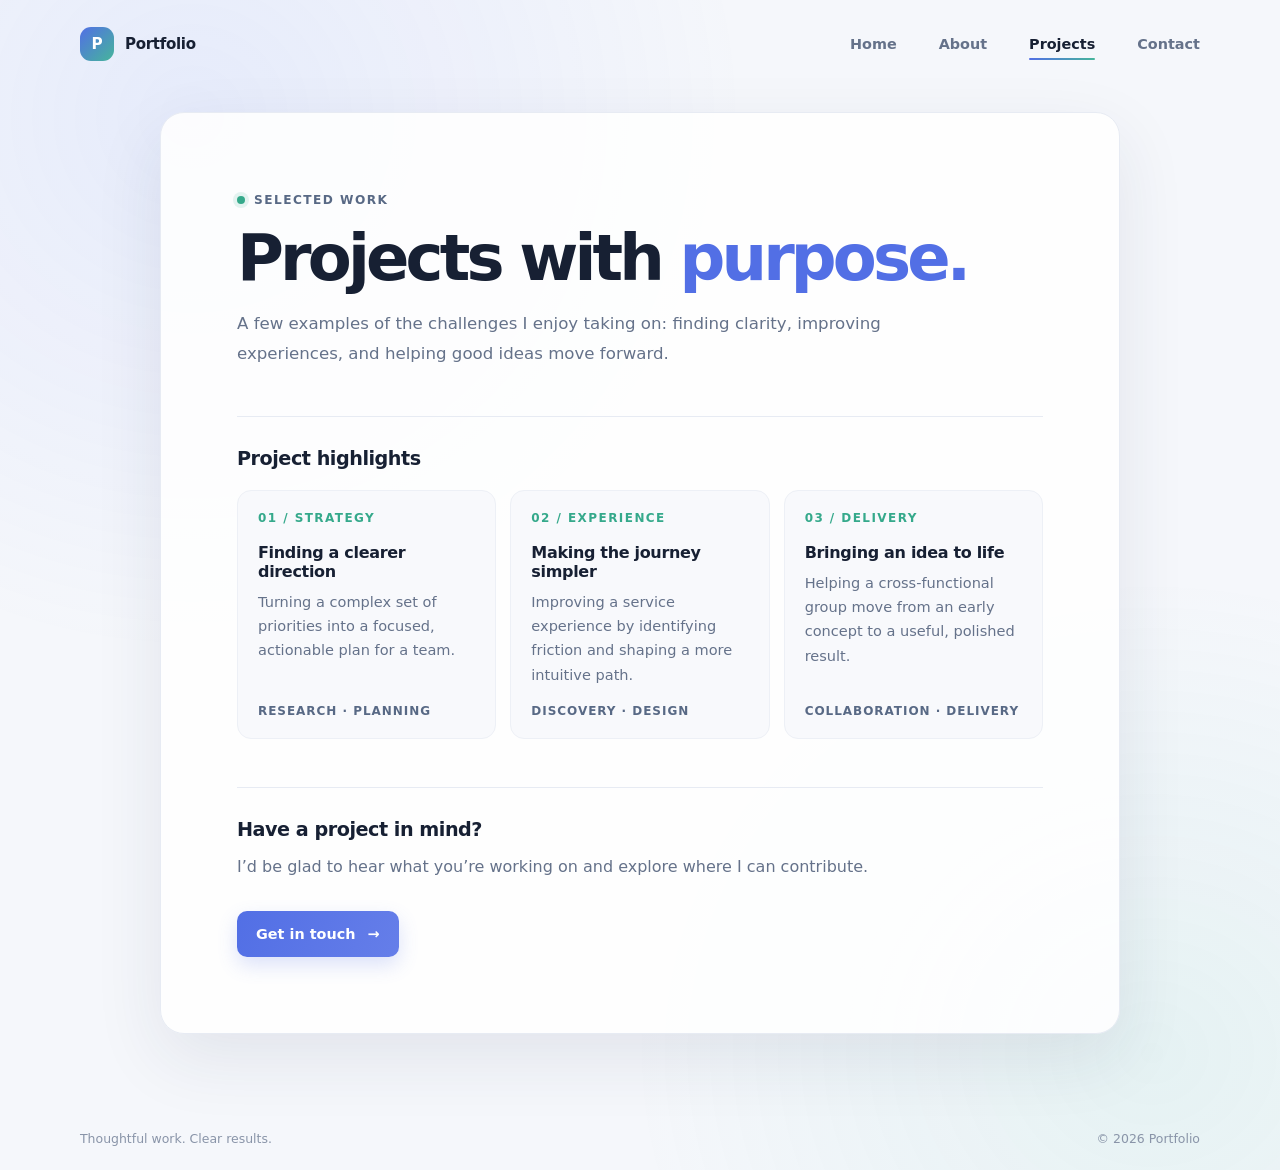
==== projects.html @ dcd355e5 "added about contact project pages and styles" ====
<!doctype html>
<html lang="en">
<head>
  <meta charset="utf-8"><meta name="viewport" content="width=device-width, initial-scale=1"><meta name="theme-color" content="#f5f7fb">
  <meta name="description" content="Selected projects and examples of a thoughtful, collaborative approach."><title>Projects | Portfolio</title><link rel="stylesheet" href="styles.css">
</head>
<body>
  <header class="site-header"><a class="brand" href="index.html" aria-label="Portfolio home"><span class="brand-mark">P</span><span>Portfolio</span></a><nav class="main-nav" aria-label="Main navigation"><a href="index.html">Home</a><a href="about.html">About</a><a class="active" aria-current="page" href="projects.html">Projects</a><a href="contact.html">Contact</a></nav></header>
  <main class="page-main"><article class="page-panel">
    <p class="eyebrow">Selected work</p><h1>Projects with <span>purpose.</span></h1>
    <p class="intro">A few examples of the challenges I enjoy taking on: finding clarity, improving experiences, and helping good ideas move forward.</p>
    <section class="content-section"><h2>Project highlights</h2><div class="project-grid">
      <article class="project-card"><span class="project-number">01 / STRATEGY</span><h2>Finding a clearer direction</h2><p>Turning a complex set of priorities into a focused, actionable plan for a team.</p><span class="project-type">Research · Planning</span></article>
      <article class="project-card"><span class="project-number">02 / EXPERIENCE</span><h2>Making the journey simpler</h2><p>Improving a service experience by identifying friction and shaping a more intuitive path.</p><span class="project-type">Discovery · Design</span></article>
      <article class="project-card"><span class="project-number">03 / DELIVERY</span><h2>Bringing an idea to life</h2><p>Helping a cross-functional group move from an early concept to a useful, polished result.</p><span class="project-type">Collaboration · Delivery</span></article>
    </div></section>
    <section class="content-section"><h2>Have a project in mind?</h2><p>I’d be glad to hear what you’re working on and explore where I can contribute.</p><div class="actions" style="justify-content:flex-start"><a class="button button-primary" href="contact.html">Get in touch <span aria-hidden="true">→</span></a></div></section>
  </article></main>
  <footer class="site-footer"><span>Thoughtful work. Clear results.</span><span>© 2026 Portfolio</span></footer>
</body>
</html>
---- styles.css ----
:root {
  color-scheme: light;
  font-family: Inter, ui-sans-serif, system-ui, -apple-system, BlinkMacSystemFont, "Segoe UI", sans-serif;
  color: #172033;
  background: #f5f7fb;
  font-synthesis: none;
  text-rendering: optimizeLegibility;
  -webkit-font-smoothing: antialiased;
  --ink: #172033;
  --muted: #65728a;
  --blue: #526fe5;
  --green: #35a98b;
  --line: #e7ebf3;
}
* { box-sizing: border-box; }
body {
  min-width: 320px; min-height: 100vh; min-height: 100svh; margin: 0;
  display: flex; flex-direction: column;
  background: radial-gradient(ellipse at 15% 10%, rgba(91,125,255,.10), transparent 36%), radial-gradient(ellipse at 90% 90%, rgba(64,184,165,.09), transparent 32%), #f5f7fb;
}
a { color: inherit; }
.site-header { width: min(1120px, calc(100% - 48px)); margin: 0 auto; min-height: 88px; display: flex; align-items: center; justify-content: space-between; gap: 28px; }
.brand { display: inline-flex; align-items: center; gap: 11px; color: var(--ink); text-decoration: none; font-size: .94rem; font-weight: 750; letter-spacing: -.02em; }
.brand-mark { width: 34px; height: 34px; display: grid; place-items: center; color: white; background: linear-gradient(135deg,var(--blue),#46b59b); border-radius: 11px; font-size: .95rem; }
.main-nav { display: flex; align-items: center; gap: clamp(18px, 3.5vw, 42px); }
.main-nav a { position: relative; padding: 9px 0; color: #65728a; text-decoration: none; font-size: .9rem; font-weight: 600; transition: color .18s ease; }
.main-nav a:hover, .main-nav a:focus-visible, .main-nav a.active { color: var(--ink); }
.main-nav a.active::after { position: absolute; right: 0; bottom: 1px; left: 0; height: 2px; background: linear-gradient(90deg,var(--blue),#46b59b); border-radius: 99px; content: ""; }
main { width: min(100% - 48px, 960px); margin: auto; }
.home-main { max-width: 850px; }
.hero, .page-panel { padding: clamp(36px, 7vw, 76px); text-align: center; background: rgba(255,255,255,.88); border: 1px solid var(--line); border-radius: 24px; box-shadow: 0 24px 70px rgba(31,47,82,.09); }
.eyebrow { display: inline-flex; align-items: center; gap: 9px; margin: 0 0 22px; color: #586985; font-size: .76rem; font-weight: 700; letter-spacing: .12em; text-transform: uppercase; }
.eyebrow::before { width: 8px; height: 8px; content: ""; background: var(--green); border-radius: 50%; box-shadow: 0 0 0 4px rgba(53,169,139,.12); }
h1 { margin: 0; font-size: clamp(2.6rem, 8vw, 5rem); line-height: 1.04; letter-spacing: -.06em; }
h1 span { color: var(--blue); }
.intro { max-width: 570px; margin: 21px auto 0; color: var(--muted); font-size: clamp(1rem, 2.5vw, 1.12rem); line-height: 1.8; }
.actions { display: flex; justify-content: center; align-items: center; flex-wrap: wrap; gap: 24px; margin-top: 30px; }
.button { min-height: 46px; display: inline-flex; align-items: center; justify-content: center; gap: 12px; padding: 0 19px; border-radius: 10px; text-decoration: none; font-size: .9rem; font-weight: 700; transition: transform .18s ease, box-shadow .18s ease; }
.button:hover { transform: translateY(-2px); }
.button-primary { color: white; background: linear-gradient(110deg,var(--blue),#657ee9); box-shadow: 0 8px 20px rgba(82,111,229,.2); }
.button-secondary { color: var(--ink); background: white; border: 1px solid var(--line); }
.text-link { color: #4c6085; text-decoration: none; font-size: .9rem; font-weight: 650; }
.text-link:hover { color: var(--blue); }
.divider { width: 48px; height: 3px; margin: 34px auto 0; background: linear-gradient(90deg,var(--blue),#46b59b); border-radius: 99px; }
.home-note { display: flex; align-items: center; justify-content: center; gap: 14px; max-width: 680px; margin: 24px auto 0; padding: 0 16px; color: #65728a; text-align: center; }
.home-note p { margin: 0; font-size: .9rem; line-height: 1.7; }
.note-icon { color: var(--green); font-size: 1.3rem; }
.page-main { padding: 24px 0 54px; }
.page-panel { text-align: left; }
.page-panel > .eyebrow { margin-bottom: 18px; }
.page-panel h1 { font-size: clamp(2.5rem, 6vw, 4rem); }
.page-panel .intro { margin: 17px 0 0; max-width: 650px; font-size: 1.04rem; }
.content-section { margin-top: 48px; padding-top: 30px; border-top: 1px solid var(--line); }
.content-section h2 { margin: 0; font-size: 1.2rem; letter-spacing: -.025em; }
.content-section > p { max-width: 690px; margin: 12px 0 0; color: var(--muted); line-height: 1.8; }
.principles, .project-grid { display: grid; grid-template-columns: repeat(3, minmax(0,1fr)); gap: 14px; margin-top: 20px; }
.principle, .project-card, .contact-card { padding: 20px; background: #f8f9fc; border: 1px solid #edf0f6; border-radius: 14px; }
.principle h3, .project-card h2, .contact-card h2 { margin: 0; font-size: 1rem; letter-spacing: -.02em; }
.principle p, .project-card p, .contact-card p { margin: 9px 0 0; color: var(--muted); font-size: .91rem; line-height: 1.65; }
.project-card { min-height: 178px; display: flex; flex-direction: column; }
.project-number { margin-bottom: 18px; color: var(--green); font-size: .75rem; font-weight: 800; letter-spacing: .12em; }
.project-card p { flex: 1; }
.project-type { margin-top: 17px; color: #586985; font-size: .75rem; font-weight: 700; letter-spacing: .08em; text-transform: uppercase; }
.contact-grid { display: grid; grid-template-columns: 1fr 1fr; gap: 14px; margin-top: 20px; }
.contact-card a { display: inline-block; margin-top: 12px; color: var(--blue); font-weight: 700; text-decoration: none; }
.contact-card a:hover { text-decoration: underline; }
.site-footer { width: min(1120px, calc(100% - 48px)); display: flex; justify-content: space-between; gap: 16px; margin: 24px auto 0; padding: 19px 0 24px; color: #8994a8; font-size: .78rem; }
:focus-visible { outline: 3px solid rgba(82,111,229,.42); outline-offset: 4px; border-radius: 4px; }
@media (max-width: 700px) { .site-header { min-height: 76px; } .principles,.project-grid { grid-template-columns: 1fr; } .project-card { min-height: 0; } }
@media (max-width: 520px) { .site-header { width: min(100% - 36px,1120px); align-items: flex-start; flex-direction: column; justify-content: center; gap: 13px; padding: 17px 0; } .main-nav { width: 100%; justify-content: space-between; gap: 10px; } .main-nav a { font-size: .84rem; } main { width: calc(100% - 36px); } .hero,.page-panel { padding: 35px 23px; border-radius: 18px; } .actions { gap: 17px; } .home-note { padding: 0 2px; } .site-footer { width: calc(100% - 36px); font-size: .72rem; } .contact-grid { grid-template-columns: 1fr; } }
@media (prefers-reduced-motion: reduce) { *,*::before,*::after { scroll-behavior: auto !important; transition-duration: .01ms !important; } }
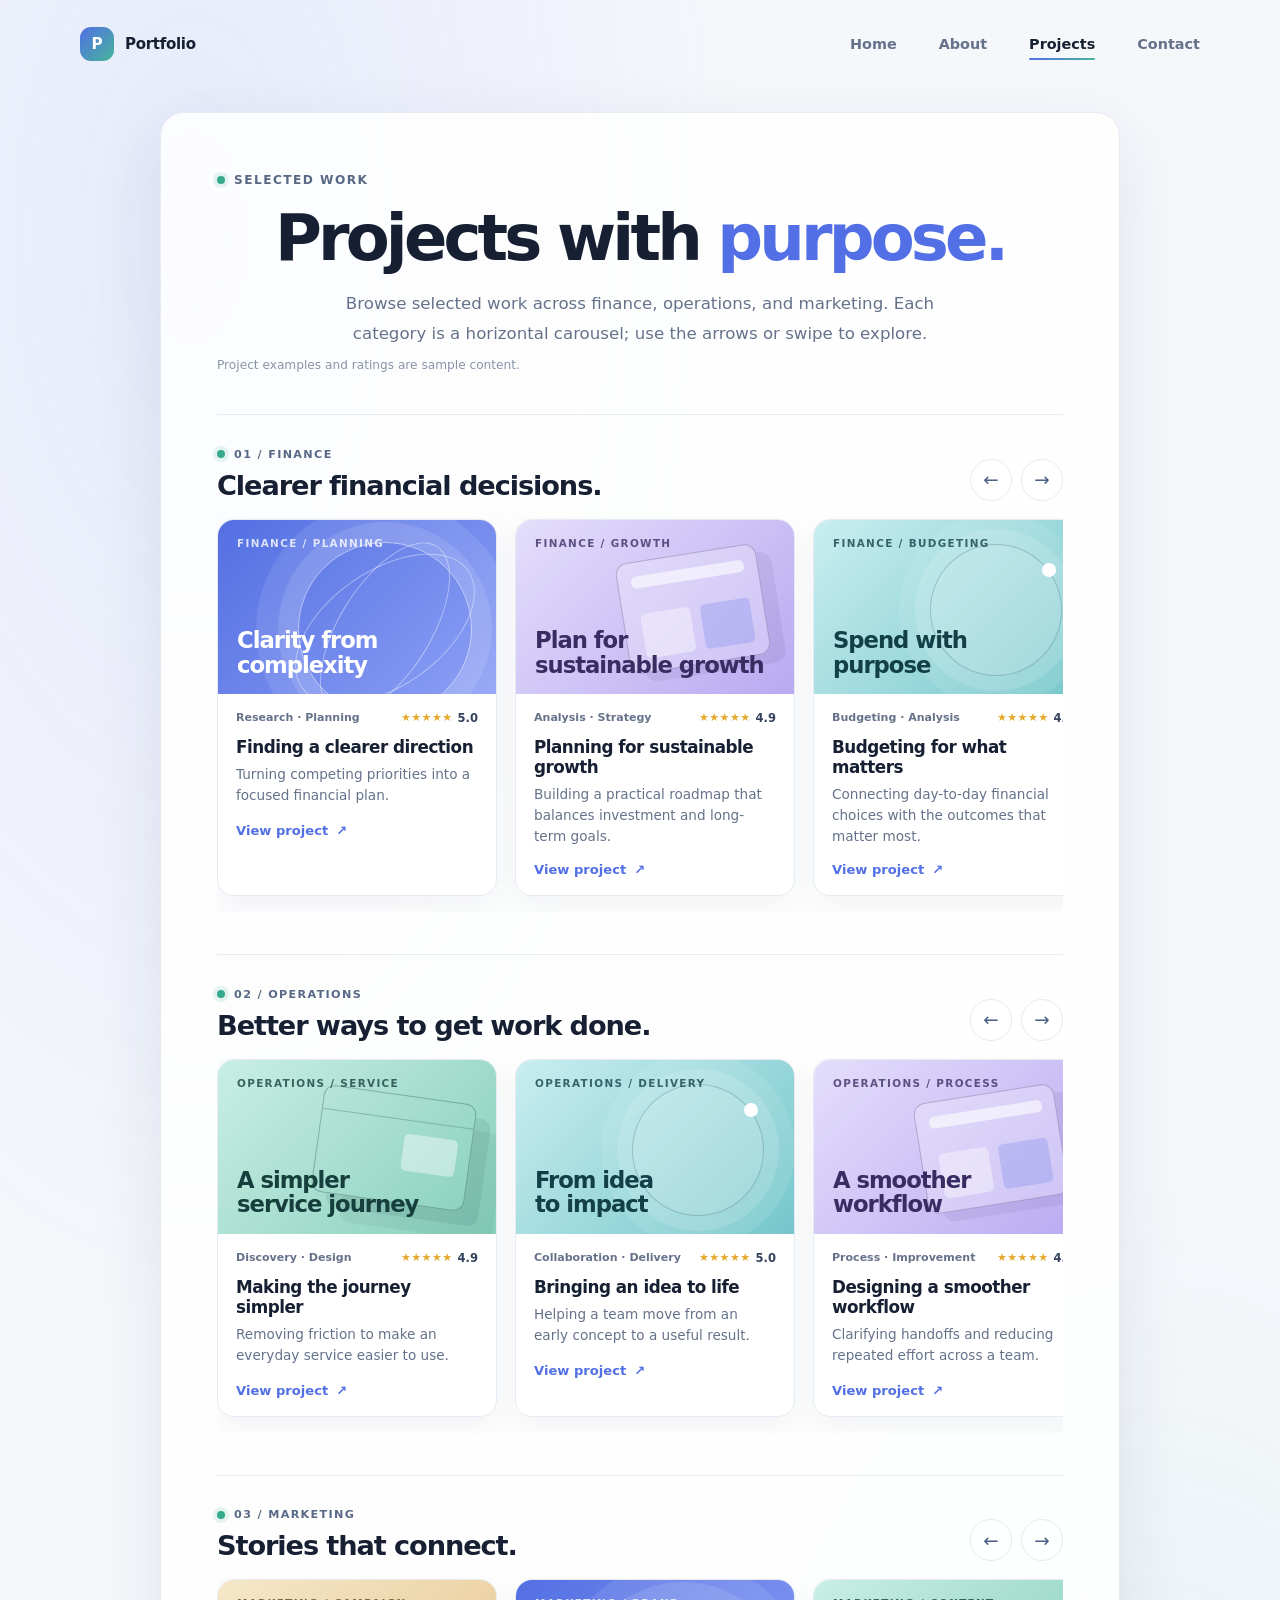
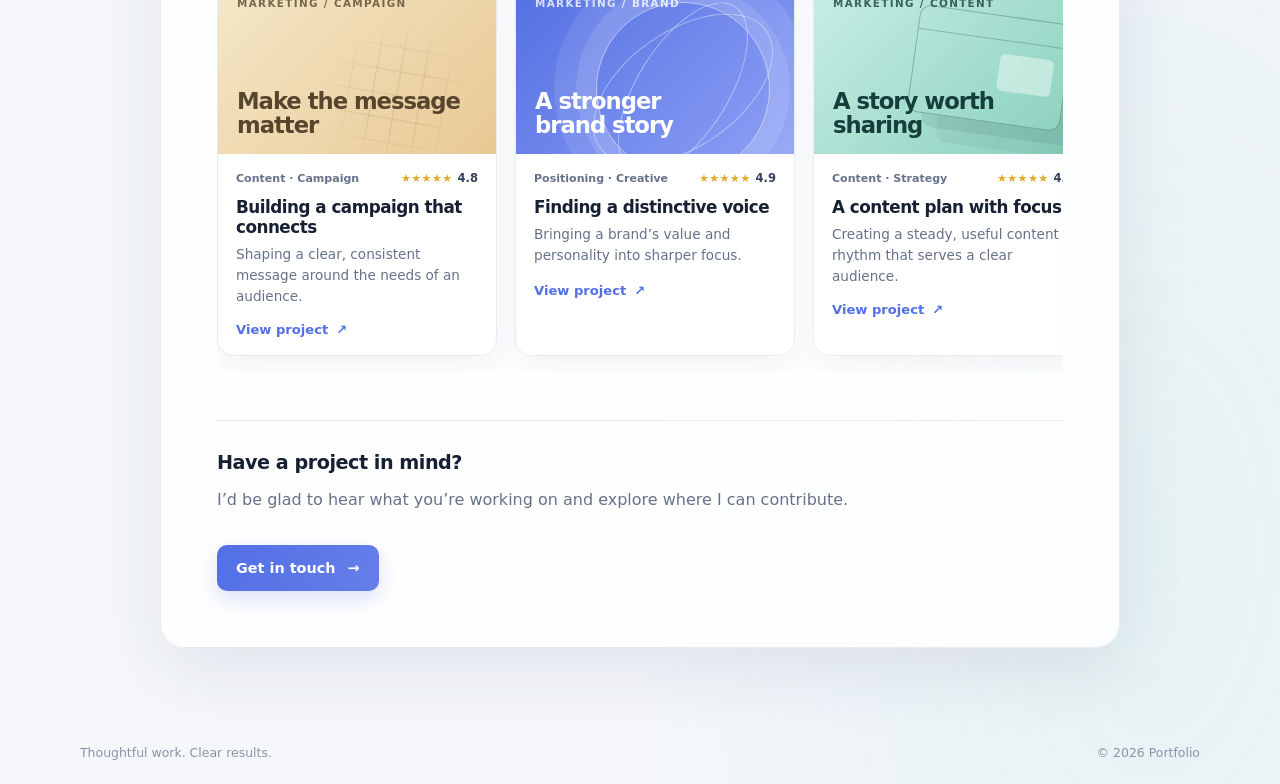
==== commit 6ed42dbf: "worked on the cards and project page" ====
--- a/projects.html
+++ b/projects.html
@@ -6,16 +6,47 @@
 </head>
 <body>
   <header class="site-header"><a class="brand" href="index.html" aria-label="Portfolio home"><span class="brand-mark">P</span><span>Portfolio</span></a><nav class="main-nav" aria-label="Main navigation"><a href="index.html">Home</a><a href="about.html">About</a><a class="active" aria-current="page" href="projects.html">Projects</a><a href="contact.html">Contact</a></nav></header>
-  <main class="page-main"><article class="page-panel">
+  <main class="page-main"><article class="page-panel projects-panel">
     <p class="eyebrow">Selected work</p><h1>Projects with <span>purpose.</span></h1>
-    <p class="intro">A few examples of the challenges I enjoy taking on: finding clarity, improving experiences, and helping good ideas move forward.</p>
-    <section class="content-section"><h2>Project highlights</h2><div class="project-grid">
-      <article class="project-card"><span class="project-number">01 / STRATEGY</span><h2>Finding a clearer direction</h2><p>Turning a complex set of priorities into a focused, actionable plan for a team.</p><span class="project-type">Research · Planning</span></article>
-      <article class="project-card"><span class="project-number">02 / EXPERIENCE</span><h2>Making the journey simpler</h2><p>Improving a service experience by identifying friction and shaping a more intuitive path.</p><span class="project-type">Discovery · Design</span></article>
-      <article class="project-card"><span class="project-number">03 / DELIVERY</span><h2>Bringing an idea to life</h2><p>Helping a cross-functional group move from an early concept to a useful, polished result.</p><span class="project-type">Collaboration · Delivery</span></article>
-    </div></section>
+    <p class="intro">Browse selected work across finance, operations, and marketing. Each category is a horizontal carousel; use the arrows or swipe to explore.</p><p class="sample-note">Project examples and ratings are sample content.</p>
+    <section class="project-category" id="finance" aria-labelledby="finance-title">
+      <div class="category-heading"><div><p class="eyebrow">01 / Finance</p><h2 id="finance-title">Clearer financial decisions.</h2></div><div class="carousel-controls"><button class="carousel-button" type="button" data-carousel="finance-carousel" data-direction="prev" aria-label="Scroll finance projects backward">←</button><button class="carousel-button" type="button" data-carousel="finance-carousel" data-direction="next" aria-label="Scroll finance projects forward">→</button></div></div>
+      <div class="project-carousel" id="finance-carousel" tabindex="0" aria-label="Finance projects, scroll horizontally">
+        <article class="showcase-card"><div class="showcase-art art-blue" aria-hidden="true"><span class="art-label">FINANCE / PLANNING</span><span class="art-shape shape-orbit"></span><span class="art-caption">Clarity from<br>complexity</span></div><div class="showcase-body"><div class="showcase-meta"><span>Research · Planning</span><span class="rating" aria-label="Sample rating: 5 out of 5 stars"><span aria-hidden="true">★★★★★</span><b>5.0</b></span></div><h3>Finding a clearer direction</h3><p>Turning competing priorities into a focused financial plan.</p><div class="showcase-actions"><a class="card-link" href="projects.html#finance">View project <span aria-hidden="true">↗</span></a></div></div></article>
+        <article class="showcase-card"><div class="showcase-art art-lilac" aria-hidden="true"><span class="art-label">FINANCE / GROWTH</span><span class="art-shape shape-panels"></span><span class="art-caption">Plan for<br>sustainable growth</span></div><div class="showcase-body"><div class="showcase-meta"><span>Analysis · Strategy</span><span class="rating" aria-label="Sample rating: 4.9 out of 5 stars"><span aria-hidden="true">★★★★★</span><b>4.9</b></span></div><h3>Planning for sustainable growth</h3><p>Building a practical roadmap that balances investment and long-term goals.</p><div class="showcase-actions"><a class="card-link" href="projects.html#finance">View project <span aria-hidden="true">↗</span></a></div></div></article>
+        <article class="showcase-card"><div class="showcase-art art-teal" aria-hidden="true"><span class="art-label">FINANCE / BUDGETING</span><span class="art-shape shape-sun"></span><span class="art-caption">Spend with<br>purpose</span></div><div class="showcase-body"><div class="showcase-meta"><span>Budgeting · Analysis</span><span class="rating" aria-label="Sample rating: 4.8 out of 5 stars"><span aria-hidden="true">★★★★★</span><b>4.8</b></span></div><h3>Budgeting for what matters</h3><p>Connecting day-to-day financial choices with the outcomes that matter most.</p><div class="showcase-actions"><a class="card-link" href="projects.html#finance">View project <span aria-hidden="true">↗</span></a></div></div></article>
+      </div>
+    </section>
+    <section class="project-category" id="operations" aria-labelledby="operations-title">
+      <div class="category-heading"><div><p class="eyebrow">02 / Operations</p><h2 id="operations-title">Better ways to get work done.</h2></div><div class="carousel-controls"><button class="carousel-button" type="button" data-carousel="operations-carousel" data-direction="prev" aria-label="Scroll operations projects backward">←</button><button class="carousel-button" type="button" data-carousel="operations-carousel" data-direction="next" aria-label="Scroll operations projects forward">→</button></div></div>
+      <div class="project-carousel" id="operations-carousel" tabindex="0" aria-label="Operations projects, scroll horizontally">
+        <article class="showcase-card"><div class="showcase-art art-green" aria-hidden="true"><span class="art-label">OPERATIONS / SERVICE</span><span class="art-shape shape-window"></span><span class="art-caption">A simpler<br>service journey</span></div><div class="showcase-body"><div class="showcase-meta"><span>Discovery · Design</span><span class="rating" aria-label="Sample rating: 4.9 out of 5 stars"><span aria-hidden="true">★★★★★</span><b>4.9</b></span></div><h3>Making the journey simpler</h3><p>Removing friction to make an everyday service easier to use.</p><div class="showcase-actions"><a class="card-link" href="projects.html#operations">View project <span aria-hidden="true">↗</span></a></div></div></article>
+        <article class="showcase-card"><div class="showcase-art art-teal" aria-hidden="true"><span class="art-label">OPERATIONS / DELIVERY</span><span class="art-shape shape-sun"></span><span class="art-caption">From idea<br>to impact</span></div><div class="showcase-body"><div class="showcase-meta"><span>Collaboration · Delivery</span><span class="rating" aria-label="Sample rating: 5 out of 5 stars"><span aria-hidden="true">★★★★★</span><b>5.0</b></span></div><h3>Bringing an idea to life</h3><p>Helping a team move from an early concept to a useful result.</p><div class="showcase-actions"><a class="card-link" href="projects.html#operations">View project <span aria-hidden="true">↗</span></a></div></div></article>
+        <article class="showcase-card"><div class="showcase-art art-lilac" aria-hidden="true"><span class="art-label">OPERATIONS / PROCESS</span><span class="art-shape shape-panels"></span><span class="art-caption">A smoother<br>workflow</span></div><div class="showcase-body"><div class="showcase-meta"><span>Process · Improvement</span><span class="rating" aria-label="Sample rating: 4.8 out of 5 stars"><span aria-hidden="true">★★★★★</span><b>4.8</b></span></div><h3>Designing a smoother workflow</h3><p>Clarifying handoffs and reducing repeated effort across a team.</p><div class="showcase-actions"><a class="card-link" href="projects.html#operations">View project <span aria-hidden="true">↗</span></a></div></div></article>
+      </div>
+    </section>
+    <section class="project-category" id="marketing" aria-labelledby="marketing-title">
+      <div class="category-heading"><div><p class="eyebrow">03 / Marketing</p><h2 id="marketing-title">Stories that connect.</h2></div><div class="carousel-controls"><button class="carousel-button" type="button" data-carousel="marketing-carousel" data-direction="prev" aria-label="Scroll marketing projects backward">←</button><button class="carousel-button" type="button" data-carousel="marketing-carousel" data-direction="next" aria-label="Scroll marketing projects forward">→</button></div></div>
+      <div class="project-carousel" id="marketing-carousel" tabindex="0" aria-label="Marketing projects, scroll horizontally">
+        <article class="showcase-card"><div class="showcase-art art-sand" aria-hidden="true"><span class="art-label">MARKETING / CAMPAIGN</span><span class="art-shape shape-grid"></span><span class="art-caption">Make the message<br>matter</span></div><div class="showcase-body"><div class="showcase-meta"><span>Content · Campaign</span><span class="rating" aria-label="Sample rating: 4.8 out of 5 stars"><span aria-hidden="true">★★★★★</span><b>4.8</b></span></div><h3>Building a campaign that connects</h3><p>Shaping a clear, consistent message around the needs of an audience.</p><div class="showcase-actions"><a class="card-link" href="projects.html#marketing">View project <span aria-hidden="true">↗</span></a></div></div></article>
+        <article class="showcase-card"><div class="showcase-art art-blue" aria-hidden="true"><span class="art-label">MARKETING / BRAND</span><span class="art-shape shape-orbit"></span><span class="art-caption">A stronger<br>brand story</span></div><div class="showcase-body"><div class="showcase-meta"><span>Positioning · Creative</span><span class="rating" aria-label="Sample rating: 4.9 out of 5 stars"><span aria-hidden="true">★★★★★</span><b>4.9</b></span></div><h3>Finding a distinctive voice</h3><p>Bringing a brand’s value and personality into sharper focus.</p><div class="showcase-actions"><a class="card-link" href="projects.html#marketing">View project <span aria-hidden="true">↗</span></a></div></div></article>
+        <article class="showcase-card"><div class="showcase-art art-green" aria-hidden="true"><span class="art-label">MARKETING / CONTENT</span><span class="art-shape shape-window"></span><span class="art-caption">A story worth<br>sharing</span></div><div class="showcase-body"><div class="showcase-meta"><span>Content · Strategy</span><span class="rating" aria-label="Sample rating: 4.9 out of 5 stars"><span aria-hidden="true">★★★★★</span><b>4.9</b></span></div><h3>A content plan with focus</h3><p>Creating a steady, useful content rhythm that serves a clear audience.</p><div class="showcase-actions"><a class="card-link" href="projects.html#marketing">View project <span aria-hidden="true">↗</span></a></div></div></article>
+      </div>
+    </section>
     <section class="content-section"><h2>Have a project in mind?</h2><p>I’d be glad to hear what you’re working on and explore where I can contribute.</p><div class="actions" style="justify-content:flex-start"><a class="button button-primary" href="contact.html">Get in touch <span aria-hidden="true">→</span></a></div></section>
   </article></main>
   <footer class="site-footer"><span>Thoughtful work. Clear results.</span><span>© 2026 Portfolio</span></footer>
+  <script>
+    (() => {
+      document.querySelectorAll('[data-carousel]').forEach((button) => button.addEventListener('click', () => {
+        const carousel = document.getElementById(button.dataset.carousel);
+        const card = carousel?.querySelector('.showcase-card');
+        if (!carousel || !card) return;
+        const gap = Number.parseFloat(getComputedStyle(carousel).columnGap) || 18;
+        const reducedMotion = window.matchMedia('(prefers-reduced-motion: reduce)').matches;
+        carousel.scrollBy({ left: (button.dataset.direction === 'next' ? 1 : -1) * (card.getBoundingClientRect().width + gap), behavior: reducedMotion ? 'auto' : 'smooth' });
+      }));
+    })();
+  </script>
 </body>
 </html>
--- a/styles.css
+++ b/styles.css
@@ -19,6 +19,7 @@
   background: radial-gradient(ellipse at 15% 10%, rgba(91,125,255,.10), transparent 36%), radial-gradient(ellipse at 90% 90%, rgba(64,184,165,.09), transparent 32%), #f5f7fb;
 }
 a { color: inherit; }
+body, button, a { font-family: inherit; }
 .site-header { width: min(1120px, calc(100% - 48px)); margin: 0 auto; min-height: 88px; display: flex; align-items: center; justify-content: space-between; gap: 28px; }
 .brand { display: inline-flex; align-items: center; gap: 11px; color: var(--ink); text-decoration: none; font-size: .94rem; font-weight: 750; letter-spacing: -.02em; }
 .brand-mark { width: 34px; height: 34px; display: grid; place-items: center; color: white; background: linear-gradient(135deg,var(--blue),#46b59b); border-radius: 11px; font-size: .95rem; }
@@ -45,11 +46,53 @@
 .home-note { display: flex; align-items: center; justify-content: center; gap: 14px; max-width: 680px; margin: 24px auto 0; padding: 0 16px; color: #65728a; text-align: center; }
 .home-note p { margin: 0; font-size: .9rem; line-height: 1.7; }
 .note-icon { color: var(--green); font-size: 1.3rem; }
+.home-main { max-width: 1040px; padding: 30px 0 12px; }
+.featured-work { margin-top: 54px; }
+.featured-heading { display: flex; align-items: end; justify-content: space-between; gap: 20px; margin-bottom: 22px; }
+.featured-heading .eyebrow { margin-bottom: 12px; }
+.featured-heading h2 { margin: 0; font-size: clamp(1.45rem, 3.5vw, 2rem); letter-spacing: -.045em; }
+.featured-heading > div:first-child > p:last-child { margin: 8px 0 0; color: var(--muted); font-size: .92rem; }
+.carousel-controls { display: flex; flex: 0 0 auto; gap: 9px; }
+.carousel-button { width: 42px; height: 42px; display: grid; place-items: center; color: #4c6085; background: rgba(255,255,255,.82); border: 1px solid var(--line); border-radius: 50%; cursor: pointer; font: inherit; font-size: 1.15rem; transition: color .18s ease, background .18s ease, transform .18s ease; }
+.carousel-button:hover { color: white; background: var(--blue); transform: translateY(-1px); }
+.project-carousel { display: grid; grid-auto-flow: column; grid-auto-columns: 300px; gap: 18px; overflow-x: auto; overscroll-behavior-inline: contain; padding: 2px 2px 16px; scroll-snap-type: x mandatory; scrollbar-color: #c7d0e4 transparent; scrollbar-width: thin; }
+.showcase-card { min-width: 0; overflow: hidden; background: rgba(255,255,255,.94); border: 1px solid var(--line); border-radius: 17px; box-shadow: 0 10px 28px rgba(31,47,82,.055); scroll-snap-align: start; }
+.showcase-art { position: relative; height: 174px; overflow: hidden; isolation: isolate; }
+.art-blue { color: #fff; background: linear-gradient(135deg,#536fe2,#8da0f5); }.art-green { color: #153e3c; background: linear-gradient(135deg,#c9eee5,#86cfba); }.art-lilac { color: #382d62; background: linear-gradient(135deg,#e4defb,#b9a9f1); }.art-sand { color: #57462d; background: linear-gradient(135deg,#f5e7c9,#e8c993); }.art-teal { color: #123f48; background: linear-gradient(135deg,#c9eef0,#75c6cb); }
+.art-label { position: absolute; z-index: 1; top: 17px; left: 19px; font-size: .65rem; font-weight: 800; letter-spacing: .13em; opacity: .78; }
+.art-caption { position: absolute; z-index: 1; bottom: 17px; left: 19px; font-size: 1.42rem; font-weight: 750; letter-spacing: -.045em; line-height: 1.07; }
+.art-shape { position: absolute; z-index: -1; display: block; }
+.shape-orbit { width: 174px; height: 174px; top: 22px; right: 24px; border: 1px solid rgba(255,255,255,.55); border-radius: 50%; box-shadow: 0 0 0 20px rgba(255,255,255,.11),0 0 0 42px rgba(255,255,255,.09); }
+.shape-orbit::before,.shape-orbit::after { position: absolute; content: ""; border: 1px solid rgba(255,255,255,.4); border-radius: 50%; }.shape-orbit::before { inset: 28px -16px; transform: rotate(-35deg); }.shape-orbit::after { inset: -12px 40px; transform: rotate(32deg); }
+.shape-window { width: 154px; height: 108px; top: 34px; right: 25px; border: 1px solid rgba(21,62,60,.3); border-radius: 11px; transform: rotate(8deg); box-shadow: 16px 13px 0 rgba(21,62,60,.09),32px 26px 0 rgba(21,62,60,.06); }
+.shape-window::before { position: absolute; top: 23px; right: 0; left: 0; border-top: 1px solid rgba(21,62,60,.25); content: ""; }.shape-window::after { position: absolute; width: 54px; height: 37px; top: 37px; right: 13px; background: rgba(255,255,255,.42); border-radius: 5px; content: ""; }
+.shape-panels { width: 142px; height: 112px; top: 33px; right: 30px; background: rgba(255,255,255,.26); border: 1px solid rgba(56,45,98,.27); border-radius: 12px; transform: rotate(-9deg); box-shadow: 14px 10px 0 rgba(56,45,98,.08); }
+.shape-panels::before,.shape-panels::after { position: absolute; content: ""; border-radius: 5px; }.shape-panels::before { top: 14px; right: 13px; left: 13px; height: 12px; background: rgba(255,255,255,.6); }.shape-panels::after { width: 50px; height: 45px; right: 13px; bottom: 13px; background: rgba(82,111,229,.22); box-shadow: -60px 0 0 rgba(255,255,255,.38); }
+.shape-grid { width: 145px; height: 145px; top: 43px; right: 27px; background-image: linear-gradient(rgba(87,70,45,.13) 1px,transparent 1px),linear-gradient(90deg,rgba(87,70,45,.13) 1px,transparent 1px); background-size: 24px 24px; transform: rotate(10deg); mask-image: radial-gradient(ellipse,#000 35%,transparent 72%); }
+.shape-sun { width: 132px; height: 132px; top: 24px; right: 30px; background: rgba(255,255,255,.28); border: 1px solid rgba(18,63,72,.22); border-radius: 50%; box-shadow: 0 0 0 15px rgba(255,255,255,.13),0 0 0 31px rgba(255,255,255,.09); }.shape-sun::after { position: absolute; width: 14px; height: 14px; top: 18px; right: 5px; background: #fff; border-radius: 50%; content: ""; }
+.showcase-body { padding: 17px 18px 18px; }.showcase-meta { display: flex; align-items: center; justify-content: space-between; gap: 8px; color: #65728a; font-size: .69rem; font-weight: 700; }.rating { display: inline-flex; align-items: center; gap: 5px; white-space: nowrap; }.rating > span { color: #e5a92c; letter-spacing: .04em; }.rating b { color: #35425d; font-size: .72rem; }
+.showcase-body h3 { margin: 12px 0 0; font-size: 1.05rem; letter-spacing: -.03em; }.showcase-body > p { min-height: 43px; margin: 7px 0 0; color: var(--muted); font-size: .85rem; line-height: 1.55; }.carousel-foot { display: flex; justify-content: space-between; align-items: center; gap: 14px; margin-top: 3px; }.carousel-foot p { margin: 0; color: #8994a8; font-size: .74rem; }.carousel-foot .text-link { font-size: .82rem; white-space: nowrap; }
+.card-link { display: inline-flex; align-items: center; gap: 8px; margin-top: 15px; color: var(--blue); font-size: .82rem; font-weight: 750; text-decoration: none; }
+.card-link:hover { color: #354fc4; }
+.showcase-actions { display: flex; align-items: center; justify-content: flex-start; gap: 12px; margin-top: 15px; }
+.showcase-actions .card-link { margin-top: 0; }
+.projects-panel { padding: clamp(28px,5vw,56px); }
+.projects-panel > .eyebrow { margin-bottom: 18px; }
+.projects-panel > .intro { margin: 17px auto 0; max-width: 700px; text-align: center; }
+.sample-note { margin: 10px 0 0; color: #8994a8; font-size: .76rem; }
+.project-category { margin-top: 42px; padding-top: 28px; border-top: 1px solid var(--line); }
+.category-heading { display: flex; align-items: end; justify-content: space-between; gap: 18px; margin-bottom: 16px; }
+.category-heading .eyebrow { margin: 0 0 9px; font-size: .7rem; }
+.category-heading h2 { margin: 0; font-size: clamp(1.25rem, 3vw, 1.7rem); letter-spacing: -.04em; }
+.project-category .project-carousel { grid-auto-columns: minmax(280px, 360px); grid-template-rows: 1fr; }
+.project-category .showcase-card { width: 100%; max-width: 360px; }
+.project-category .showcase-body > p { min-height: 44px; }
 .page-main { padding: 24px 0 54px; }
 .page-panel { text-align: left; }
-.page-panel > .eyebrow { margin-bottom: 18px; }
+.page-panel > .eyebrow { width: fit-content; margin: 0 auto 18px; }
+.page-panel > h1 { text-align: center; }
 .page-panel h1 { font-size: clamp(2.5rem, 6vw, 4rem); }
-.page-panel .intro { margin: 17px 0 0; max-width: 650px; font-size: 1.04rem; }
+.page-panel > .intro { margin: 17px auto 0; max-width: 650px; font-size: 1.04rem; text-align: center; }
 .content-section { margin-top: 48px; padding-top: 30px; border-top: 1px solid var(--line); }
 .content-section h2 { margin: 0; font-size: 1.2rem; letter-spacing: -.025em; }
 .content-section > p { max-width: 690px; margin: 12px 0 0; color: var(--muted); line-height: 1.8; }
@@ -68,4 +111,6 @@
 :focus-visible { outline: 3px solid rgba(82,111,229,.42); outline-offset: 4px; border-radius: 4px; }
 @media (max-width: 700px) { .site-header { min-height: 76px; } .principles,.project-grid { grid-template-columns: 1fr; } .project-card { min-height: 0; } }
 @media (max-width: 520px) { .site-header { width: min(100% - 36px,1120px); align-items: flex-start; flex-direction: column; justify-content: center; gap: 13px; padding: 17px 0; } .main-nav { width: 100%; justify-content: space-between; gap: 10px; } .main-nav a { font-size: .84rem; } main { width: calc(100% - 36px); } .hero,.page-panel { padding: 35px 23px; border-radius: 18px; } .actions { gap: 17px; } .home-note { padding: 0 2px; } .site-footer { width: calc(100% - 36px); font-size: .72rem; } .contact-grid { grid-template-columns: 1fr; } }
+@media (max-width: 520px) { .home-main { padding-top: 14px; } .featured-work { margin-top: 40px; } .featured-heading { align-items: flex-end; } .featured-heading > div:first-child > p:last-child { max-width: 220px; font-size: .82rem; } .carousel-button { width: 38px; height: 38px; } .project-carousel { grid-auto-columns: min(82vw,300px); gap: 13px; } .showcase-art { height: 158px; } .carousel-foot { align-items: flex-start; flex-direction: column; } }
+@media (max-width: 520px) { .category-heading { gap: 8px; } .category-heading h2 { max-width: 260px; } .project-category .project-carousel { grid-auto-columns: min(82vw,300px); gap: 13px; } .project-category .showcase-card { max-width: 300px; } }
 @media (prefers-reduced-motion: reduce) { *,*::before,*::after { scroll-behavior: auto !important; transition-duration: .01ms !important; } }
